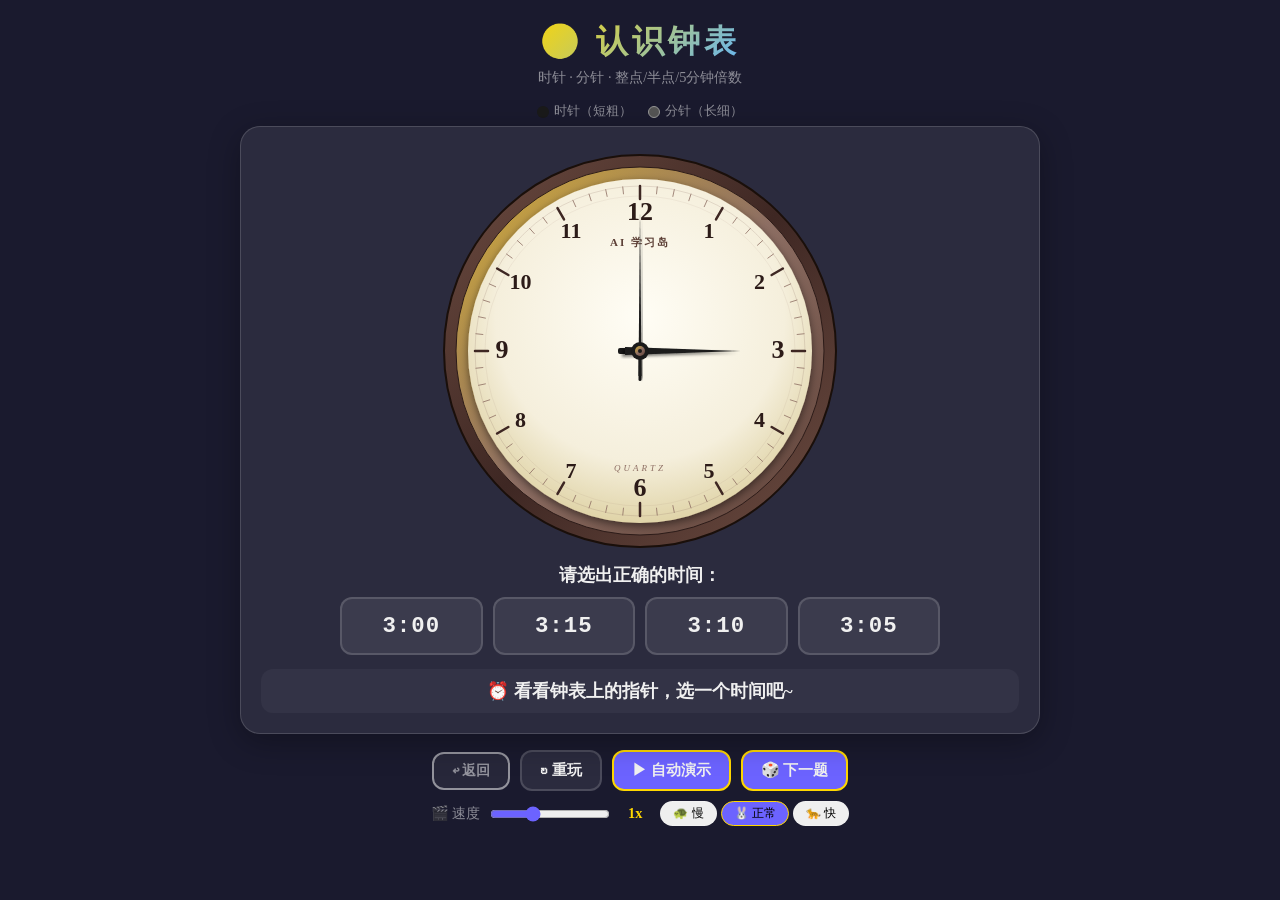
==== ai-learning-island/frontend/animation/clock-time.html @ a85b96db "feat(clock): 实现"认识钟表"模块（SVG 钟表 + 4 选 1 答题） - 新增 _gen_clock_time 动态题目生成器（30% 整点/30% 半点/40% 5分钟倍数） - 干" ====
<!DOCTYPE html>
<html lang="zh-CN">
<head>
<meta charset="UTF-8">
<meta name="viewport" content="width=device-width, initial-scale=1.0">
<title>认识钟表 · 凑十法动画（SVG 版）</title>
<style>
  *, *::before, *::after { box-sizing: border-box; margin: 0; padding: 0; }

  :root {
    --bg: #1a1a2e;
    --purple: #6c63ff;
    --purple-dark: #4a42c8;
    --gold: #ffd700;
    --gold-dark: #b8860b;
    --gold-light: #ffe44d;
    --blue: #64b5f6;
    --green: #4caf50;
    --red: #ff5252;
    --text: #f0f0f0;
    --text-dim: rgba(255,255,255,0.5);
    --card-bg: rgba(255,255,255,0.08);
    --border: rgba(255,255,255,0.15);
    --shadow: 0 8px 32px rgba(0,0,0,0.3);

    --speed: 1;
    --transition-ms: calc(800ms / var(--speed));
  }

  body {
    font-family: 'PingFang SC', 'Microsoft YaHei', 'Noto Sans SC', serif;
    background: var(--bg);
    color: var(--text);
    min-height: 100vh;
    display: flex;
    flex-direction: column;
    align-items: center;
    user-select: none;
    padding-bottom: 24px;
  }

  h1 {
    font-size: 2rem;
    text-align: center;
    padding: 20px 0 4px;
    background: linear-gradient(135deg, var(--gold), var(--blue));
    -webkit-background-clip: text;
    -webkit-text-fill-color: transparent;
    background-clip: text;
    letter-spacing: 4px;
  }
  .subtitle {
    text-align: center;
    color: var(--text-dim);
    font-size: 0.9rem;
    margin-bottom: 12px;
  }

  /* ===== Stage ===== */
  .stage {
    position: relative;
    width: 800px;
    max-width: 95vw;
    background: var(--card-bg);
    border: 1px solid var(--border);
    border-radius: 20px;
    padding: 24px 20px 20px;
    box-shadow: var(--shadow);
    overflow: hidden;
  }

  .clock-wrap {
    display: flex;
    justify-content: center;
    align-items: center;
    margin-bottom: 12px;
  }
  .clock-svg {
    display: block;
    width: 400px;
    max-width: 80vw;
    height: auto;
    /* 高 DPI 屏清晰 */
    shape-rendering: geometricPrecision;
  }

  /* ===== Hands 旋转动画 ===== */
  .hand {
    transform-box: view-box;
    transform-origin: 200px 200px;
    transition: transform var(--transition-ms) cubic-bezier(0.4, 0, 0.2, 1);
  }

  /* ===== Option buttons ===== */
  .options-label {
    text-align: center;
    font-size: 1.1rem;
    color: var(--text);
    margin: 12px 0 10px;
    font-weight: 700;
  }
  .options-grid {
    display: grid;
    grid-template-columns: repeat(4, 1fr);
    gap: 10px;
    max-width: 600px;
    margin: 0 auto;
  }
  .opt-btn {
    font-size: 1.4rem;
    font-weight: 800;
    padding: 14px 0;
    border: 2px solid var(--border);
    border-radius: 12px;
    background: var(--card-bg);
    color: var(--text);
    cursor: pointer;
    transition: all 0.2s ease;
    font-family: 'Courier New', monospace;
    letter-spacing: 1px;
  }
  .opt-btn:hover {
    background: rgba(255,255,255,0.15);
    transform: translateY(-2px);
    box-shadow: 0 4px 12px rgba(0,0,0,0.3);
  }
  .opt-btn:disabled { cursor: not-allowed; transform: none; }
  .opt-btn.correct {
    background: var(--green);
    border-color: var(--green);
    color: #fff;
    animation: correctPulse 0.5s ease;
  }
  .opt-btn.wrong {
    background: var(--red);
    border-color: var(--red);
    color: #fff;
    animation: wrongShake 0.5s ease;
  }
  .opt-btn.dim { opacity: 0.4; }

  @keyframes correctPulse {
    0%   { transform: scale(1); }
    50%  { transform: scale(1.1); }
    100% { transform: scale(1); }
  }
  @keyframes wrongShake {
    0%, 100%      { transform: translateX(0); }
    20%, 60%      { transform: translateX(-6px); }
    40%, 80%      { transform: translateX(6px); }
  }

  /* ===== Feedback ===== */
  .feedback {
    text-align: center;
    margin-top: 14px;
    font-size: 1.1rem;
    font-weight: 700;
    min-height: 2rem;
    padding: 10px;
    border-radius: 12px;
    background: rgba(255,255,255,0.04);
    transition: all 0.3s ease;
  }
  .feedback.correct { color: var(--green); background: rgba(76,175,80,0.15); }
  .feedback.wrong   { color: var(--red);   background: rgba(255,82,82,0.15); }
  .feedback.hint    { color: var(--gold);  background: rgba(255,215,0,0.10); }
  .feedback .big-answer {
    font-size: 1.6rem;
    font-weight: 900;
    display: inline-block;
    margin: 0 4px;
  }

  /* ===== Controls ===== */
  .controls {
    display: flex;
    align-items: center;
    justify-content: center;
    gap: 10px;
    margin-top: 16px;
    flex-wrap: wrap;
  }
  .controls button {
    font-size: 0.95rem;
    font-weight: 700;
    padding: 8px 18px;
    border: 2px solid var(--border);
    border-radius: 12px;
    background: var(--card-bg);
    color: var(--text);
    cursor: pointer;
    transition: all 0.15s ease;
    font-family: inherit;
  }
  .controls button:hover {
    background: rgba(255,255,255,0.15);
    transform: scale(1.05);
  }
  .controls button:active { transform: scale(0.95); }
  .controls button:disabled { opacity: 0.3; cursor: not-allowed; transform: none; }
  .controls button.primary {
    background: var(--purple);
    border-color: var(--gold);
  }
  .controls button.primary:hover { background: var(--purple-dark); }
  .controls button.return-btn {
    background: rgba(255,255,255,0.06);
    border-color: var(--text-dim);
    color: var(--text-dim);
    font-size: 0.85rem;
  }
  .controls button.return-btn:hover {
    background: rgba(255,255,255,0.15);
    color: var(--text);
  }

  /* ===== Speed control ===== */
  .speed-section {
    display: flex;
    align-items: center;
    gap: 10px;
    margin-top: 10px;
    justify-content: center;
    flex-wrap: wrap;
  }
  .speed-section label { font-size: 0.9rem; color: var(--text-dim); }
  .speed-section input[type="range"] {
    width: 120px;
    accent-color: var(--purple);
    cursor: pointer;
  }
  #speed-label {
    font-size: 0.9rem;
    font-weight: 700;
    color: var(--gold);
    min-width: 30px;
    text-align: center;
  }
  .speed-btn-group { display: flex; gap: 4px; }
  .speed-btn {
    font-size: 0.75rem !important;
    padding: 3px 12px !important;
    border-radius: 16px !important;
    border: 1px solid var(--border) !important;
  }
  .speed-btn.active {
    background: var(--purple) !important;
    border-color: var(--gold) !important;
  }

  /* ===== Legend ===== */
  .legend {
    display: flex;
    gap: 16px;
    justify-content: center;
    margin-top: 4px;
    margin-bottom: 6px;
    font-size: 0.8rem;
    color: var(--text-dim);
  }
  .legend-item { display: flex; align-items: center; gap: 5px; }
  .legend-dot { width: 12px; height: 12px; border-radius: 50%; }
  .legend-dot.hand-hour { background: #1a1a1a; }
  .legend-dot.hand-minute { background: #555; border: 1px solid #999; }

  @media (max-width: 600px) {
    h1 { font-size: 1.3rem; }
    .stage { padding: 12px 10px; }
    .opt-btn { font-size: 1.1rem; padding: 10px 0; }
    .options-grid { grid-template-columns: repeat(2, 1fr); }
  }
</style>
</head>
<body>

<h1>🕐 认识钟表</h1>
<div class="subtitle" id="subtitle">时针 · 分针 · 整点/半点/5分钟倍数</div>

<div class="legend">
  <div class="legend-item"><span class="legend-dot hand-hour"></span> 时针（短粗）</div>
  <div class="legend-item"><span class="legend-dot hand-minute"></span> 分针（长细）</div>
</div>

<div class="stage">
  <div class="clock-wrap">
    <svg viewBox="0 0 400 400" class="clock-svg" id="clock-svg" preserveAspectRatio="xMidYMid meet">
      <defs>
        <!-- 外圈：深木色渐变 -->
        <linearGradient id="ringGrad" x1="0%" y1="0%" x2="100%" y2="100%">
          <stop offset="0%"   stop-color="#6d4c41"/>
          <stop offset="50%"  stop-color="#3e2723"/>
          <stop offset="100%" stop-color="#6d4c41"/>
        </linearGradient>
        <!-- 内圈：金属渐变 -->
        <linearGradient id="bezelGrad" x1="0%" y1="0%" x2="100%" y2="100%">
          <stop offset="0%"   stop-color="#d4af37"/>
          <stop offset="50%"  stop-color="#8d6e63"/>
          <stop offset="100%" stop-color="#5d4037"/>
        </linearGradient>
        <!-- 表盘：米白径向渐变 -->
        <radialGradient id="faceGrad" cx="50%" cy="40%" r="60%">
          <stop offset="0%"   stop-color="#fffdf5"/>
          <stop offset="70%"  stop-color="#f5efdc"/>
          <stop offset="100%" stop-color="#e0d4a8"/>
        </radialGradient>
        <!-- 表盘阴影 -->
        <filter id="faceShadow" x="-20%" y="-20%" width="140%" height="140%">
          <feGaussianBlur in="SourceAlpha" stdDeviation="4"/>
          <feOffset dx="0" dy="3" result="off"/>
          <feComponentTransfer><feFuncA type="linear" slope="0.5"/></feComponentTransfer>
          <feMerge>
            <feMergeNode/>
            <feMergeNode in="SourceGraphic"/>
          </feMerge>
        </filter>
        <!-- 指针阴影 -->
        <filter id="handShadow" x="-50%" y="-50%" width="200%" height="200%">
          <feGaussianBlur in="SourceAlpha" stdDeviation="1.5"/>
          <feOffset dx="2" dy="3" result="off"/>
          <feComponentTransfer><feFuncA type="linear" slope="0.5"/></feComponentTransfer>
          <feMerge>
            <feMergeNode/>
            <feMergeNode in="SourceGraphic"/>
          </feMerge>
        </filter>
      </defs>

      <!-- 1. 外圈深木 -->
      <circle cx="200" cy="200" r="196" fill="url(#ringGrad)"/>
      <circle cx="200" cy="200" r="196" fill="none" stroke="#1a0f0a" stroke-width="2"/>

      <!-- 2. 金属边圈 -->
      <circle cx="200" cy="200" r="184" fill="url(#bezelGrad)"/>
      <circle cx="200" cy="200" r="184" fill="none" stroke="#2c1b18" stroke-width="1"/>

      <!-- 3. 表盘 -->
      <circle cx="200" cy="200" r="172" fill="url(#faceGrad)" filter="url(#faceShadow)"/>

      <!-- 4. 装饰内圈 -->
      <circle cx="200" cy="200" r="165" fill="none" stroke="#8d6e63" stroke-width="0.5" opacity="0.4"/>
      <circle cx="200" cy="200" r="155" fill="none" stroke="#8d6e63" stroke-width="0.3" opacity="0.3"/>

      <!-- 5. 60 刻度（由 JS 填充） -->
      <g id="ticks"></g>

      <!-- 6. 12 数字（由 JS 填充） -->
      <g id="numbers"></g>

      <!-- 7. 品牌文字 -->
      <text x="200" y="95" text-anchor="middle" font-size="11" font-family="Georgia, serif" font-weight="700" fill="#5d4037" letter-spacing="2">AI 学习岛</text>
      <text x="200" y="320" text-anchor="middle" font-size="9" font-family="Georgia, serif" font-style="italic" fill="#8d6e63" letter-spacing="3">QUARTZ</text>

      <!-- 8. 时针（短粗） -->
      <g class="hand" id="hour-hand" style="transform: rotate(0deg);">
        <!-- 后配重 -->
        <rect x="197" y="200" width="6" height="22" rx="2" fill="#1a1a1a"/>
        <!-- 主体：菱形/剑形 -->
        <path d="M 196 215 L 200 100 L 204 215 Z" fill="#1a1a1a" filter="url(#handShadow)"/>
      </g>

      <!-- 9. 分针（长细） -->
      <g class="hand" id="minute-hand" style="transform: rotate(0deg);">
        <rect x="198.5" y="200" width="3" height="30" rx="1.5" fill="#1a1a1a"/>
        <path d="M 198.5 225 L 200 60 L 201.5 225 Z" fill="#1a1a1a" filter="url(#handShadow)"/>
      </g>

      <!-- 10. 中心轴帽 -->
      <circle cx="200" cy="200" r="9" fill="#1a1a1a"/>
      <circle cx="200" cy="200" r="5" fill="url(#bezelGrad)"/>
      <circle cx="200" cy="200" r="2" fill="#1a1a1a"/>
    </svg>
  </div>

  <div class="options-label">请选出正确的时间：</div>
  <div class="options-grid" id="options-grid"></div>

  <div class="feedback" id="feedback">⏰ 看看钟表上的指针，选一个时间吧~</div>
</div>

<!-- Controls -->
<div class="controls">
  <button id="btn-return" class="return-btn" title="返回主应用">↩ 返回</button>
  <button id="btn-replay">↻ 重玩</button>
  <button id="btn-demo" class="primary">▶ 自动演示</button>
  <button id="btn-next" class="primary">🎲 下一题</button>
</div>

<!-- Speed -->
<div class="speed-section">
  <label>🎬 速度</label>
  <input type="range" id="speed-slider" min="0.25" max="2.5" step="0.25" value="1">
  <span id="speed-label">1x</span>
  <div class="speed-btn-group">
    <button class="speed-btn" data-speed="0.5">🐢 慢</button>
    <button class="speed-btn active" data-speed="1">🐰 正常</button>
    <button class="speed-btn" data-speed="2">🐆 快</button>
  </div>
</div>

<script>
(function() {
  'use strict';

  // ===== 几何 =====
  const CX = 200, CY = 200;
  const SVG_NS = 'http://www.w3.org/2000/svg';
  function svgEl(tag, attrs) {
    const el = document.createElementNS(SVG_NS, tag);
    if (attrs) for (const k in attrs) el.setAttribute(k, attrs[k]);
    return el;
  }

  // ===== 静态元素：刻度与数字 =====
  function buildStaticClockElements() {
    const ticksEl = document.getElementById('ticks');
    const numbersEl = document.getElementById('numbers');

    // 60 刻度
    for (let i = 0; i < 60; i++) {
      const angle = i * 6;  // 0, 6, 12, ...
      const isMajor = (i % 5 === 0);
      const innerR = isMajor ? 152 : 158;
      const outerR = 165;
      // 刻度从 12 方向（角度 0）开始顺时针
      const rad = (angle - 90) * Math.PI / 180;  // 减 90 让 0° 在 12 点
      const x1 = CX + innerR * Math.cos(rad);
      const y1 = CY + innerR * Math.sin(rad);
      const x2 = CX + outerR * Math.cos(rad);
      const y2 = CY + outerR * Math.sin(rad);
      const line = svgEl('line', {
        x1: x1, y1: y1, x2: x2, y2: y2,
        stroke: isMajor ? '#3e2723' : '#8d6e63',
        'stroke-width': isMajor ? 2.5 : 0.8,
        'stroke-linecap': 'round',
      });
      ticksEl.appendChild(line);
    }

    // 12 数字
    for (let h = 1; h <= 12; h++) {
      const angle = h * 30;
      const rad = (angle - 90) * Math.PI / 180;
      const r = 138;
      const x = CX + r * Math.cos(rad);
      const y = CY + r * Math.sin(rad) + 7;  // 文字垂直居中
      const isCardinal = (h % 3 === 0);  // 3, 6, 9, 12 加粗
      const text = svgEl('text', {
        x: x, y: y,
        'text-anchor': 'middle',
        'font-size': isCardinal ? 26 : 22,
        'font-family': 'Georgia, "Times New Roman", serif',
        'font-weight': isCardinal ? '900' : '700',
        fill: '#2c1b18',
      });
      text.textContent = h;
      numbersEl.appendChild(text);
    }
  }

  // ===== 计算指针角度 =====
  function hourAngle(h, m) {
    return h * 30 + m * 0.5;
  }
  function minuteAngle(m) {
    return m * 6;
  }

  // ===== 设置指针 =====
  function setHands(h, m, animated) {
    const hourHand = document.getElementById('hour-hand');
    const minuteHand = document.getElementById('minute-hand');
    if (animated) {
      hourHand.style.transition = `transform var(--transition-ms) cubic-bezier(0.4, 0, 0.2, 1)`;
      minuteHand.style.transition = `transform var(--transition-ms) cubic-bezier(0.4, 0, 0.2, 1)`;
    } else {
      hourHand.style.transition = 'none';
      minuteHand.style.transition = 'none';
    }
    hourHand.style.transform = `rotate(${hourAngle(h, m)}deg)`;
    minuteHand.style.transform = `rotate(${minuteAngle(m)}deg)`;
  }

  // ===== 解析 URL 参数 =====
  const params = new URLSearchParams(window.location.search);
  const urlHour = parseInt(params.get('h'), 10);
  const urlMin = parseInt(params.get('m'), 10);
  const urlAnswer = params.get('answer');
  const urlOpts = params.get('opts');

  let currentHour = !isNaN(urlHour) && urlHour >= 1 && urlHour <= 12 ? urlHour : 3;
  let currentMin  = !isNaN(urlMin)  && urlMin  >= 0 && urlMin  < 60 ? urlMin  : 0;
  let currentAnswer = urlAnswer || `${currentHour}:${String(currentMin).padStart(2, '0')}`;
  let currentOptions = urlOpts ? urlOpts.split('|').filter(Boolean) : [];

  // ===== State =====
  let speed = 1;
  let answered = false;
  let _autoDemoTimer = null;

  // ===== 渲染选项按钮 =====
  function renderOptions() {
    const grid = document.getElementById('options-grid');
    grid.innerHTML = '';
    // 没有 URL opts 时自动生成 3 个干扰项
    if (currentOptions.length === 0 || !currentOptions.includes(currentAnswer)) {
      const MINUTES = [0, 5, 10, 15, 20, 25, 30, 35, 40, 45, 50, 55];
      const cands = [];
      for (const delta of [-10, -5, 5, 10]) {
        const nm = currentMin + delta;
        if (MINUTES.includes(nm)) cands.push(`${currentHour}:${String(nm).padStart(2, '0')}`);
      }
      for (const m of MINUTES) {
        const t = `${currentHour}:${String(m).padStart(2, '0')}`;
        if (t !== currentAnswer && !cands.includes(t)) cands.push(t);
      }
      const distractors = cands.slice(0, 3);
      currentOptions = [...distractors, currentAnswer];
    }
    // 随机排序展示
    const shuffled = [...currentOptions].sort(() => Math.random() - 0.5);
    shuffled.forEach(opt => {
      const btn = document.createElement('button');
      btn.className = 'opt-btn';
      btn.textContent = opt;
      btn.dataset.value = opt;
      btn.addEventListener('click', () => onAnswer(opt, btn));
      grid.appendChild(btn);
    });
  }

  // ===== 答题反馈 =====
  function onAnswer(value, btn) {
    if (answered) return;
    answered = true;

    // 禁用所有按钮
    document.querySelectorAll('.opt-btn').forEach(b => b.disabled = true);

    const feedback = document.getElementById('feedback');
    if (value === currentAnswer) {
      btn.classList.add('correct');
      feedback.className = 'feedback correct';
      feedback.innerHTML = `🎉 答对了！钟表显示的是 <span class="big-answer">${currentAnswer}</span>`;
    } else {
      btn.classList.add('wrong');
      // 高亮正确选项
      document.querySelectorAll('.opt-btn').forEach(b => {
        if (b.dataset.value === currentAnswer) b.classList.add('correct');
        else b.classList.add('dim');
      });
      feedback.className = 'feedback wrong';
      feedback.innerHTML = `😅 正确答案是 <span class="big-answer">${currentAnswer}</span>` +
        `（时针在 ${currentHour} 和 ${currentHour === 12 ? 1 : currentHour + 1} 之间，分针指 ${currentMin}）`;
    }
  }

  // ===== 演示：让指针从 12:00 转到目标时间 =====
  function playDemo() {
    setHands(12, 0, false);  // 立即归零
    // 强制重排后启动动画
    requestAnimationFrame(() => {
      requestAnimationFrame(() => {
        setHands(currentHour, currentMin, true);
      });
    });
  }

  // ===== 重新出题 =====
  function generateNewProblem() {
    const MINUTES_POOL = [0, 0, 0, 30, 30, 30, 5, 10, 15, 20, 25, 35, 40, 45, 50, 55];
    currentHour = Math.floor(Math.random() * 12) + 1;
    currentMin = MINUTES_POOL[Math.floor(Math.random() * MINUTES_POOL.length)];
    currentAnswer = `${currentHour}:${String(currentMin).padStart(2, '0')}`;

    // 重新生成选项
    const MINUTES = [0, 5, 10, 15, 20, 25, 30, 35, 40, 45, 50, 55];
    const cands = [];
    for (const delta of [-10, -5, 5, 10]) {
      const nm = currentMin + delta;
      if (MINUTES.includes(nm)) cands.push(`${currentHour}:${String(nm).padStart(2, '0')}`);
    }
    for (const m of MINUTES) {
      const t = `${currentHour}:${String(m).padStart(2, '0')}`;
      if (t !== currentAnswer && !cands.includes(t)) cands.push(t);
    }
    const distractors = cands.slice(0, 3);
    currentOptions = [...distractors, currentAnswer];

    answered = false;
    document.getElementById('feedback').className = 'feedback';
    document.getElementById('feedback').textContent = '⏰ 看看钟表上的指针，选一个时间吧~';
    renderOptions();
    playDemo();
  }

  // ===== 重置当前题（重置反馈，重演指针） =====
  function replay() {
    answered = false;
    document.getElementById('feedback').className = 'feedback';
    document.getElementById('feedback').textContent = '⏰ 看看钟表上的指针，选一个时间吧~';
    renderOptions();
    playDemo();
  }

  // ===== Speed =====
  function setSpeed(val) {
    speed = val;
    document.documentElement.style.setProperty('--speed', speed);
    document.getElementById('speed-label').textContent = speed + 'x';
    document.getElementById('speed-slider').value = speed;
    document.querySelectorAll('.speed-btn').forEach(btn => {
      btn.classList.toggle('active', parseFloat(btn.dataset.speed) === speed);
    });
  }

  // ===== Init =====
  function init() {
    buildStaticClockElements();
    renderOptions();
    playDemo();  // 加载时自动演示一次

    document.getElementById('btn-return').addEventListener('click', () => {
      window.close();
      setTimeout(() => { window.location.href = '/'; }, 500);
    });
    document.getElementById('btn-replay').addEventListener('click', replay);
    document.getElementById('btn-demo').addEventListener('click', playDemo);
    document.getElementById('btn-next').addEventListener('click', generateNewProblem);
    document.getElementById('speed-slider').addEventListener('input', e => {
      setSpeed(parseFloat(e.target.value));
    });
    document.querySelectorAll('.speed-btn').forEach(btn => {
      btn.addEventListener('click', () => setSpeed(parseFloat(btn.dataset.speed)));
    });

    // 键盘快捷键
    document.addEventListener('keydown', e => {
      if (e.target.tagName === 'INPUT') return;
      if (e.key === 'r' || e.key === 'R') replay();
      if (e.key === 'd' || e.key === 'D') playDemo();
      if (e.key === 'n' || e.key === 'N') generateNewProblem();
      if (e.key === 'Escape') document.getElementById('btn-return').click();
    });
  }

  init();
})();
</script>
</body>
</html>
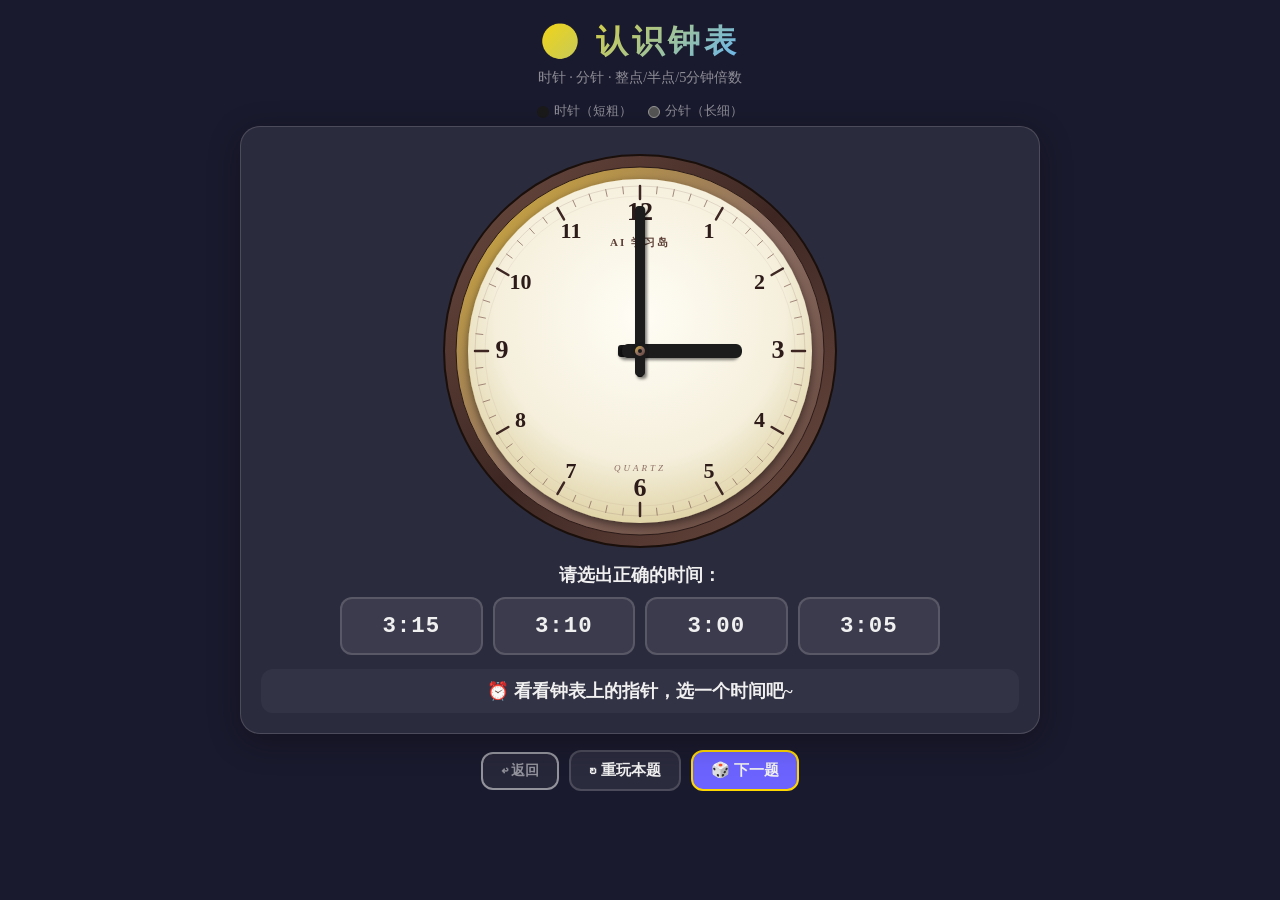
==== commit d60bd649: "fix(clock): 钟表直接显示目标时间（去掉演示归零过程），加粗指针 - 加载/换题时直接 setHands(h, m) 瞬时定位，移除 playDemo 先归零再旋转的过渡 - 时针：8 宽三" ====
--- a/ai-learning-island/frontend/animation/clock-time.html
+++ b/ai-learning-island/frontend/animation/clock-time.html
@@ -22,9 +22,6 @@
     --card-bg: rgba(255,255,255,0.08);
     --border: rgba(255,255,255,0.15);
     --shadow: 0 8px 32px rgba(0,0,0,0.3);
-
-    --speed: 1;
-    --transition-ms: calc(800ms / var(--speed));
   }
 
   body {
@@ -84,11 +81,10 @@
     shape-rendering: geometricPrecision;
   }
 
-  /* ===== Hands 旋转动画 ===== */
+  /* ===== Hands 旋转中心 ===== */
   .hand {
     transform-box: view-box;
     transform-origin: 200px 200px;
-    transition: transform var(--transition-ms) cubic-bezier(0.4, 0, 0.2, 1);
   }
 
   /* ===== Option buttons ===== */
@@ -213,40 +209,6 @@
   .controls button.return-btn:hover {
     background: rgba(255,255,255,0.15);
     color: var(--text);
-  }
-
-  /* ===== Speed control ===== */
-  .speed-section {
-    display: flex;
-    align-items: center;
-    gap: 10px;
-    margin-top: 10px;
-    justify-content: center;
-    flex-wrap: wrap;
-  }
-  .speed-section label { font-size: 0.9rem; color: var(--text-dim); }
-  .speed-section input[type="range"] {
-    width: 120px;
-    accent-color: var(--purple);
-    cursor: pointer;
-  }
-  #speed-label {
-    font-size: 0.9rem;
-    font-weight: 700;
-    color: var(--gold);
-    min-width: 30px;
-    text-align: center;
-  }
-  .speed-btn-group { display: flex; gap: 4px; }
-  .speed-btn {
-    font-size: 0.75rem !important;
-    padding: 3px 12px !important;
-    border-radius: 16px !important;
-    border: 1px solid var(--border) !important;
-  }
-  .speed-btn.active {
-    background: var(--purple) !important;
-    border-color: var(--gold) !important;
   }
 
   /* ===== Legend ===== */
@@ -351,18 +313,18 @@
       <text x="200" y="95" text-anchor="middle" font-size="11" font-family="Georgia, serif" font-weight="700" fill="#5d4037" letter-spacing="2">AI 学习岛</text>
       <text x="200" y="320" text-anchor="middle" font-size="9" font-family="Georgia, serif" font-style="italic" fill="#8d6e63" letter-spacing="3">QUARTZ</text>
 
-      <!-- 8. 时针（短粗） -->
+      <!-- 8. 时针（短粗，加粗：宽 14） -->
       <g class="hand" id="hour-hand" style="transform: rotate(0deg);">
         <!-- 后配重 -->
-        <rect x="197" y="200" width="6" height="22" rx="2" fill="#1a1a1a"/>
-        <!-- 主体：菱形/剑形 -->
-        <path d="M 196 215 L 200 100 L 204 215 Z" fill="#1a1a1a" filter="url(#handShadow)"/>
+        <rect x="194" y="200" width="12" height="22" rx="3" fill="#1a1a1a"/>
+        <!-- 主体：圆角矩形 -->
+        <rect x="193" y="98" width="14" height="120" rx="6" fill="#1a1a1a" filter="url(#handShadow)"/>
       </g>
 
-      <!-- 9. 分针（长细） -->
+      <!-- 9. 分针（长细，加粗：宽 10） -->
       <g class="hand" id="minute-hand" style="transform: rotate(0deg);">
-        <rect x="198.5" y="200" width="3" height="30" rx="1.5" fill="#1a1a1a"/>
-        <path d="M 198.5 225 L 200 60 L 201.5 225 Z" fill="#1a1a1a" filter="url(#handShadow)"/>
+        <rect x="197" y="200" width="6" height="26" rx="2" fill="#1a1a1a"/>
+        <rect x="195" y="55" width="10" height="170" rx="4" fill="#1a1a1a" filter="url(#handShadow)"/>
       </g>
 
       <!-- 10. 中心轴帽 -->
@@ -381,21 +343,8 @@
 <!-- Controls -->
 <div class="controls">
   <button id="btn-return" class="return-btn" title="返回主应用">↩ 返回</button>
-  <button id="btn-replay">↻ 重玩</button>
-  <button id="btn-demo" class="primary">▶ 自动演示</button>
+  <button id="btn-replay">↻ 重玩本题</button>
   <button id="btn-next" class="primary">🎲 下一题</button>
-</div>
-
-<!-- Speed -->
-<div class="speed-section">
-  <label>🎬 速度</label>
-  <input type="range" id="speed-slider" min="0.25" max="2.5" step="0.25" value="1">
-  <span id="speed-label">1x</span>
-  <div class="speed-btn-group">
-    <button class="speed-btn" data-speed="0.5">🐢 慢</button>
-    <button class="speed-btn active" data-speed="1">🐰 正常</button>
-    <button class="speed-btn" data-speed="2">🐆 快</button>
-  </div>
 </div>
 
 <script>
@@ -466,17 +415,10 @@
     return m * 6;
   }
 
-  // ===== 设置指针 =====
-  function setHands(h, m, animated) {
+  // ===== 设置指针（瞬时，无动画） =====
+  function setHands(h, m) {
     const hourHand = document.getElementById('hour-hand');
     const minuteHand = document.getElementById('minute-hand');
-    if (animated) {
-      hourHand.style.transition = `transform var(--transition-ms) cubic-bezier(0.4, 0, 0.2, 1)`;
-      minuteHand.style.transition = `transform var(--transition-ms) cubic-bezier(0.4, 0, 0.2, 1)`;
-    } else {
-      hourHand.style.transition = 'none';
-      minuteHand.style.transition = 'none';
-    }
     hourHand.style.transform = `rotate(${hourAngle(h, m)}deg)`;
     minuteHand.style.transform = `rotate(${minuteAngle(m)}deg)`;
   }
@@ -494,9 +436,7 @@
   let currentOptions = urlOpts ? urlOpts.split('|').filter(Boolean) : [];
 
   // ===== State =====
-  let speed = 1;
   let answered = false;
-  let _autoDemoTimer = null;
 
   // ===== 渲染选项按钮 =====
   function renderOptions() {
@@ -555,17 +495,6 @@
     }
   }
 
-  // ===== 演示：让指针从 12:00 转到目标时间 =====
-  function playDemo() {
-    setHands(12, 0, false);  // 立即归零
-    // 强制重排后启动动画
-    requestAnimationFrame(() => {
-      requestAnimationFrame(() => {
-        setHands(currentHour, currentMin, true);
-      });
-    });
-  }
-
   // ===== 重新出题 =====
   function generateNewProblem() {
     const MINUTES_POOL = [0, 0, 0, 30, 30, 30, 5, 10, 15, 20, 25, 35, 40, 45, 50, 55];
@@ -591,54 +520,34 @@
     document.getElementById('feedback').className = 'feedback';
     document.getElementById('feedback').textContent = '⏰ 看看钟表上的指针，选一个时间吧~';
     renderOptions();
-    playDemo();
-  }
-
-  // ===== 重置当前题（重置反馈，重演指针） =====
+    setHands(currentHour, currentMin);
+  }
+
+  // ===== 重置当前题（重置反馈，指针位置不变） =====
   function replay() {
     answered = false;
     document.getElementById('feedback').className = 'feedback';
     document.getElementById('feedback').textContent = '⏰ 看看钟表上的指针，选一个时间吧~';
     renderOptions();
-    playDemo();
-  }
-
-  // ===== Speed =====
-  function setSpeed(val) {
-    speed = val;
-    document.documentElement.style.setProperty('--speed', speed);
-    document.getElementById('speed-label').textContent = speed + 'x';
-    document.getElementById('speed-slider').value = speed;
-    document.querySelectorAll('.speed-btn').forEach(btn => {
-      btn.classList.toggle('active', parseFloat(btn.dataset.speed) === speed);
-    });
   }
 
   // ===== Init =====
   function init() {
     buildStaticClockElements();
     renderOptions();
-    playDemo();  // 加载时自动演示一次
+    setHands(currentHour, currentMin);  // 加载时直接显示目标时间
 
     document.getElementById('btn-return').addEventListener('click', () => {
       window.close();
       setTimeout(() => { window.location.href = '/'; }, 500);
     });
     document.getElementById('btn-replay').addEventListener('click', replay);
-    document.getElementById('btn-demo').addEventListener('click', playDemo);
     document.getElementById('btn-next').addEventListener('click', generateNewProblem);
-    document.getElementById('speed-slider').addEventListener('input', e => {
-      setSpeed(parseFloat(e.target.value));
-    });
-    document.querySelectorAll('.speed-btn').forEach(btn => {
-      btn.addEventListener('click', () => setSpeed(parseFloat(btn.dataset.speed)));
-    });
 
     // 键盘快捷键
     document.addEventListener('keydown', e => {
       if (e.target.tagName === 'INPUT') return;
       if (e.key === 'r' || e.key === 'R') replay();
-      if (e.key === 'd' || e.key === 'D') playDemo();
       if (e.key === 'n' || e.key === 'N') generateNewProblem();
       if (e.key === 'Escape') document.getElementById('btn-return').click();
     });
